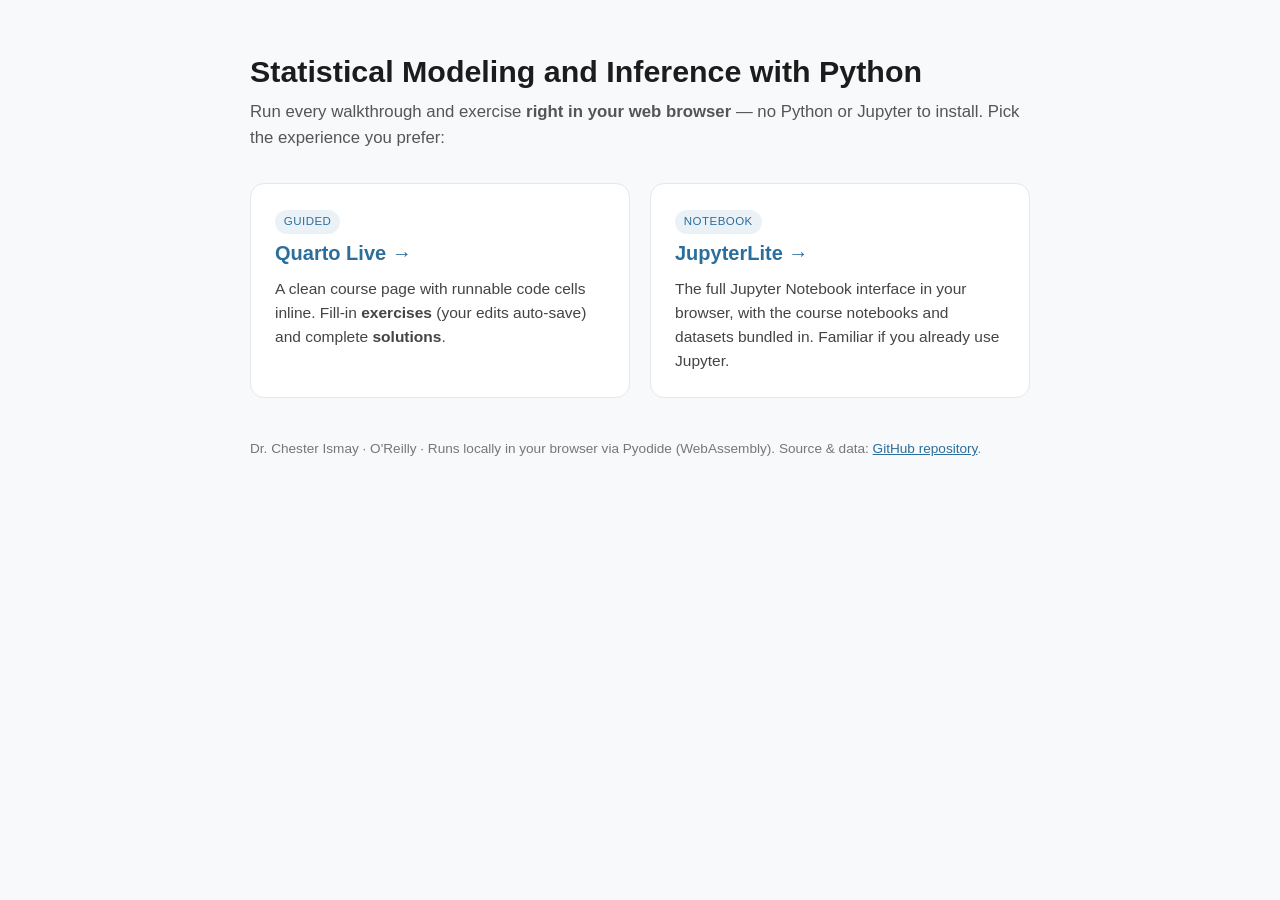
==== app/index.html @ 191a3539 "Add in-browser course apps (Quarto Live + JupyterLite) and unify course style - app/: browser-based " ====
<!doctype html>
<html lang="en">
<head>
  <meta charset="utf-8">
  <meta name="viewport" content="width=device-width, initial-scale=1">
  <title>Statistical Modeling and Inference with Python — Run in your browser</title>
  <style>
    :root { --accent:#2c6e9b; }
    * { box-sizing:border-box; }
    body { margin:0; font-family:-apple-system,BlinkMacSystemFont,"Segoe UI",Roboto,Helvetica,Arial,sans-serif;
           color:#1c1c1c; background:#f7f9fb; line-height:1.55; }
    .wrap { max-width:820px; margin:0 auto; padding:3rem 1.25rem 4rem; }
    h1 { font-size:1.9rem; margin:0 0 .25rem; }
    .sub { color:#555; margin:0 0 2rem; font-size:1.05rem; }
    .cards { display:grid; gap:1.25rem; grid-template-columns:1fr; }
    @media (min-width:680px){ .cards { grid-template-columns:1fr 1fr; } }
    .card { display:block; background:#fff; border:1px solid #e3e8ee; border-radius:14px; padding:1.5rem;
            text-decoration:none; color:inherit; transition:box-shadow .15s, transform .15s; }
    .card:hover { box-shadow:0 8px 24px rgba(0,0,0,.08); transform:translateY(-2px); }
    .card h2 { margin:.25rem 0 .5rem; font-size:1.25rem; color:var(--accent); }
    .card p { margin:0; color:#444; font-size:.97rem; }
    .tag { display:inline-block; font-size:.72rem; letter-spacing:.04em; text-transform:uppercase;
           background:#eaf2f8; color:var(--accent); padding:.2rem .55rem; border-radius:999px; }
    footer { margin-top:2.5rem; color:#777; font-size:.85rem; }
    a.repo { color:var(--accent); }
  </style>
</head>
<body>
  <div class="wrap">
    <h1>Statistical Modeling and Inference with Python</h1>
    <p class="sub">Run every walkthrough and exercise <strong>right in your web browser</strong> — no Python or Jupyter to install. Pick the experience you prefer:</p>
    <div class="cards">
      <a class="card" href="./quarto/">
        <span class="tag">Guided</span>
        <h2>Quarto Live →</h2>
        <p>A clean course page with runnable code cells inline. Fill-in <strong>exercises</strong> (your edits auto-save) and complete <strong>solutions</strong>.</p>
      </a>
      <a class="card" href="./jupyterlite/">
        <span class="tag">Notebook</span>
        <h2>JupyterLite →</h2>
        <p>The full Jupyter Notebook interface in your browser, with the course notebooks and datasets bundled in. Familiar if you already use Jupyter.</p>
      </a>
    </div>
    <footer>
      Dr. Chester Ismay · O'Reilly · Runs locally in your browser via Pyodide (WebAssembly).
      Source &amp; data: <a class="repo" href="https://github.com/ismayc/oreilly-statistical-modeling-and-inference-with-python">GitHub repository</a>.
    </footer>
  </div>
</body>
</html>
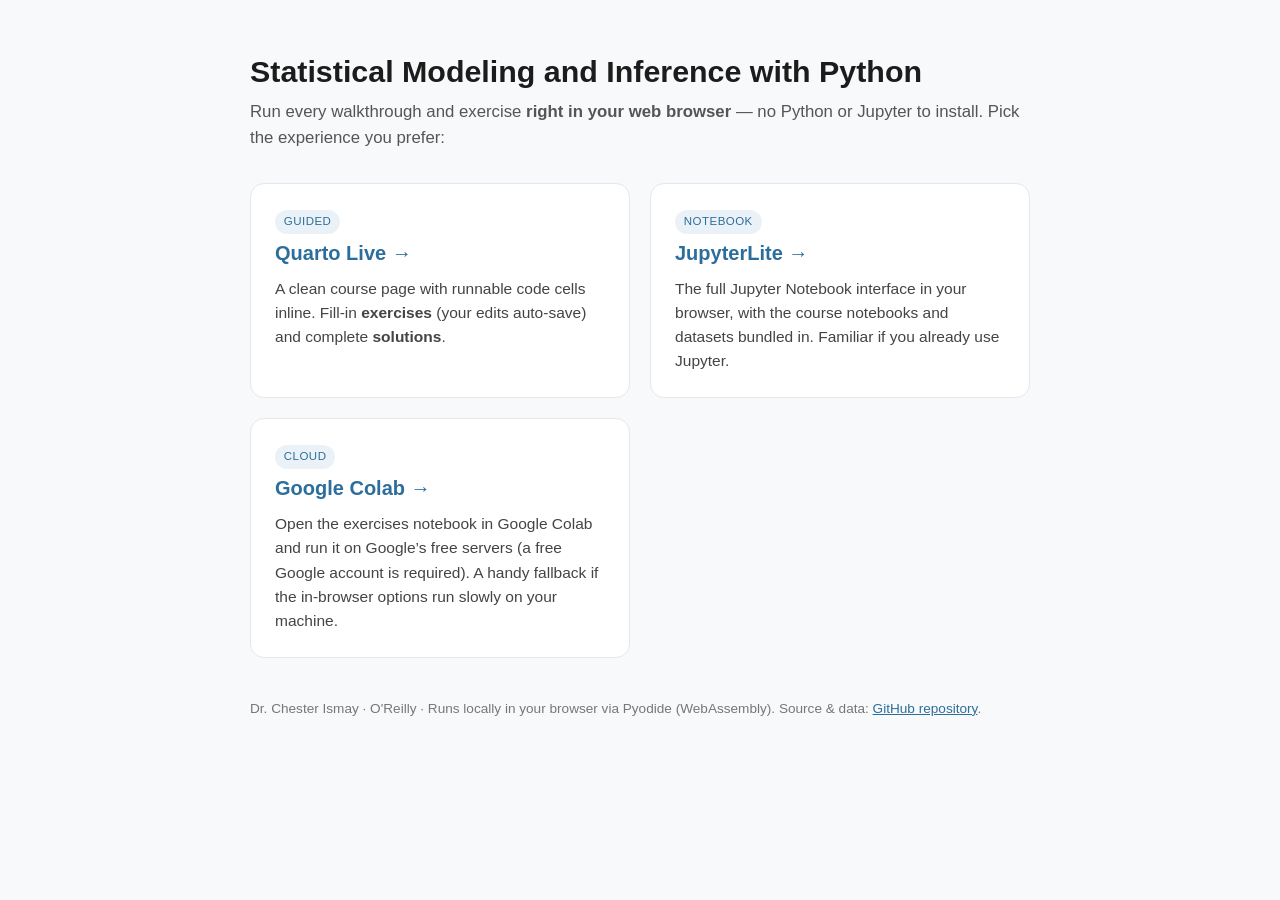
==== commit 4b8893fe: "Add Google Colab as a run option (card, data fetch, README, links) - app landing page: add a Google " ====
--- a/app/index.html
+++ b/app/index.html
@@ -40,6 +40,11 @@
         <h2>JupyterLite →</h2>
         <p>The full Jupyter Notebook interface in your browser, with the course notebooks and datasets bundled in. Familiar if you already use Jupyter.</p>
       </a>
+      <a class="card" href="https://colab.research.google.com/github/ismayc/oreilly-statistical-modeling-and-inference-with-python/blob/main/exercises.ipynb">
+        <span class="tag">Cloud</span>
+        <h2>Google Colab →</h2>
+        <p>Open the exercises notebook in Google Colab and run it on Google’s free servers (a free Google account is required). A handy fallback if the in-browser options run slowly on your machine.</p>
+      </a>
     </div>
     <footer>
       Dr. Chester Ismay · O'Reilly · Runs locally in your browser via Pyodide (WebAssembly).
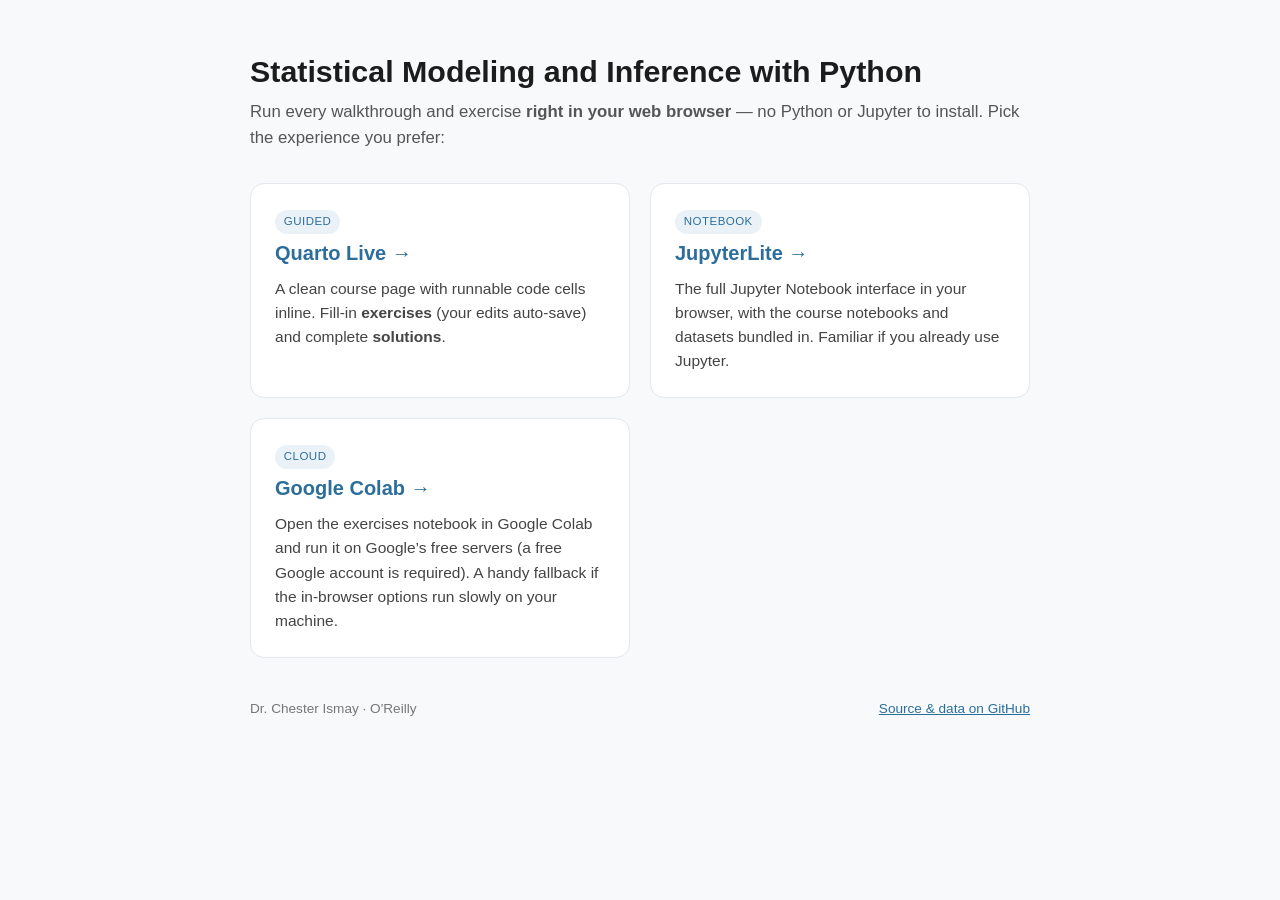
==== commit f2e6913f: "Tidy course-page footer: left attribution / right GitHub link Split the footer into a left-aligned a" ====
--- a/app/index.html
+++ b/app/index.html
@@ -21,7 +21,8 @@
     .card p { margin:0; color:#444; font-size:.97rem; }
     .tag { display:inline-block; font-size:.72rem; letter-spacing:.04em; text-transform:uppercase;
            background:#eaf2f8; color:var(--accent); padding:.2rem .55rem; border-radius:999px; }
-    footer { margin-top:2.5rem; color:#777; font-size:.85rem; }
+    footer { margin-top:2.5rem; color:#777; font-size:.85rem; display:flex;
+             justify-content:space-between; align-items:baseline; flex-wrap:wrap; gap:.4rem 1rem; }
     a.repo { color:var(--accent); }
   </style>
 </head>
@@ -47,8 +48,8 @@
       </a>
     </div>
     <footer>
-      Dr. Chester Ismay · O'Reilly · Runs locally in your browser via Pyodide (WebAssembly).
-      Source &amp; data: <a class="repo" href="https://github.com/ismayc/oreilly-statistical-modeling-and-inference-with-python">GitHub repository</a>.
+      <span>Dr. Chester Ismay · O'Reilly</span>
+      <span><a class="repo" href="https://github.com/ismayc/oreilly-statistical-modeling-and-inference-with-python">Source &amp; data on GitHub</a></span>
     </footer>
   </div>
 </body>
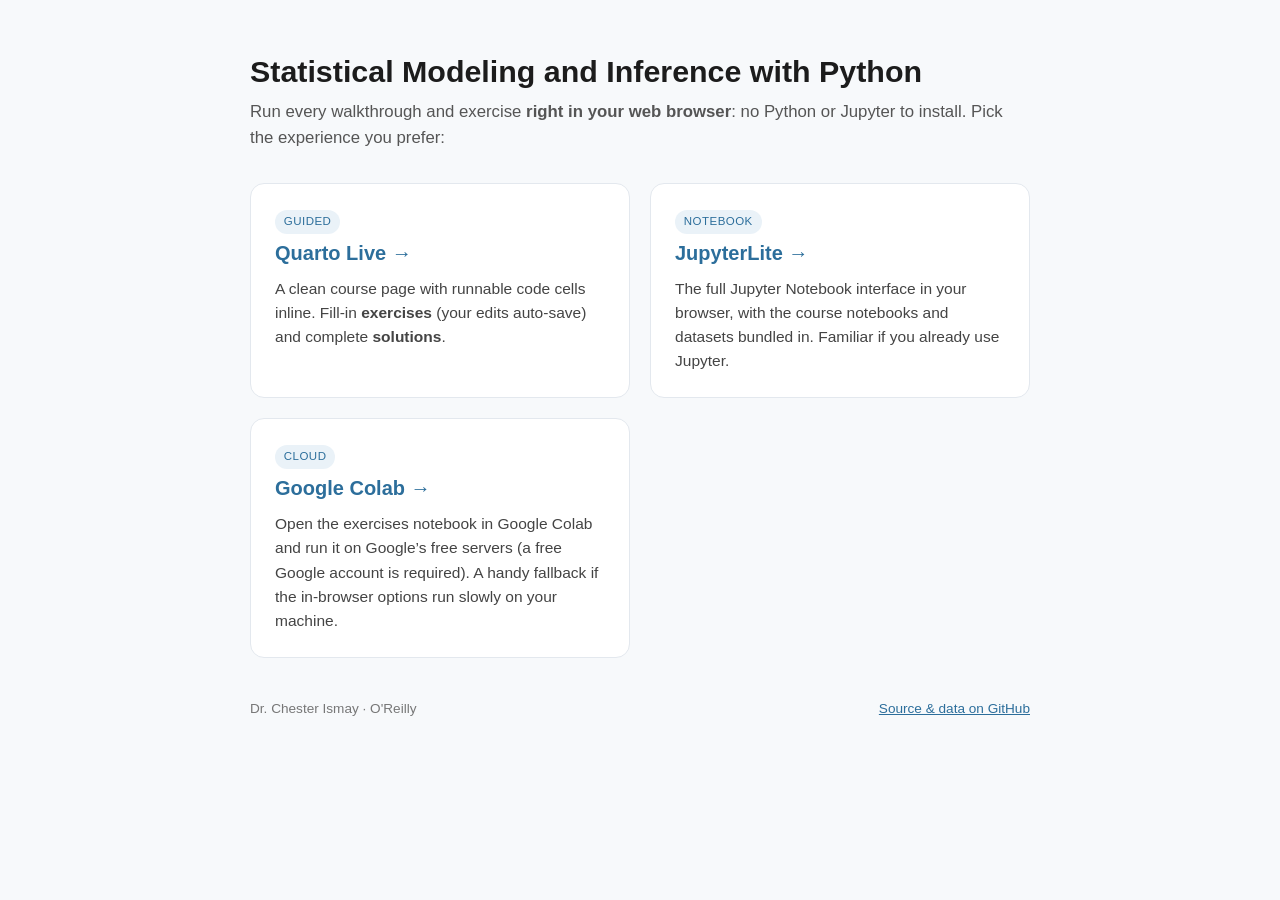
==== commit a55cccf4: "Auto-rebuild browser apps from notebook changes [skip actions]" ====
--- a/app/index.html
+++ b/app/index.html
@@ -3,7 +3,7 @@
 <head>
   <meta charset="utf-8">
   <meta name="viewport" content="width=device-width, initial-scale=1">
-  <title>Statistical Modeling and Inference with Python — Run in your browser</title>
+  <title>Statistical Modeling and Inference with Python: Run in your browser</title>
   <style>
     :root { --accent:#2c6e9b; }
     * { box-sizing:border-box; }
@@ -29,7 +29,7 @@
 <body>
   <div class="wrap">
     <h1>Statistical Modeling and Inference with Python</h1>
-    <p class="sub">Run every walkthrough and exercise <strong>right in your web browser</strong> — no Python or Jupyter to install. Pick the experience you prefer:</p>
+    <p class="sub">Run every walkthrough and exercise <strong>right in your web browser</strong>: no Python or Jupyter to install. Pick the experience you prefer:</p>
     <div class="cards">
       <a class="card" href="./quarto/">
         <span class="tag">Guided</span>
